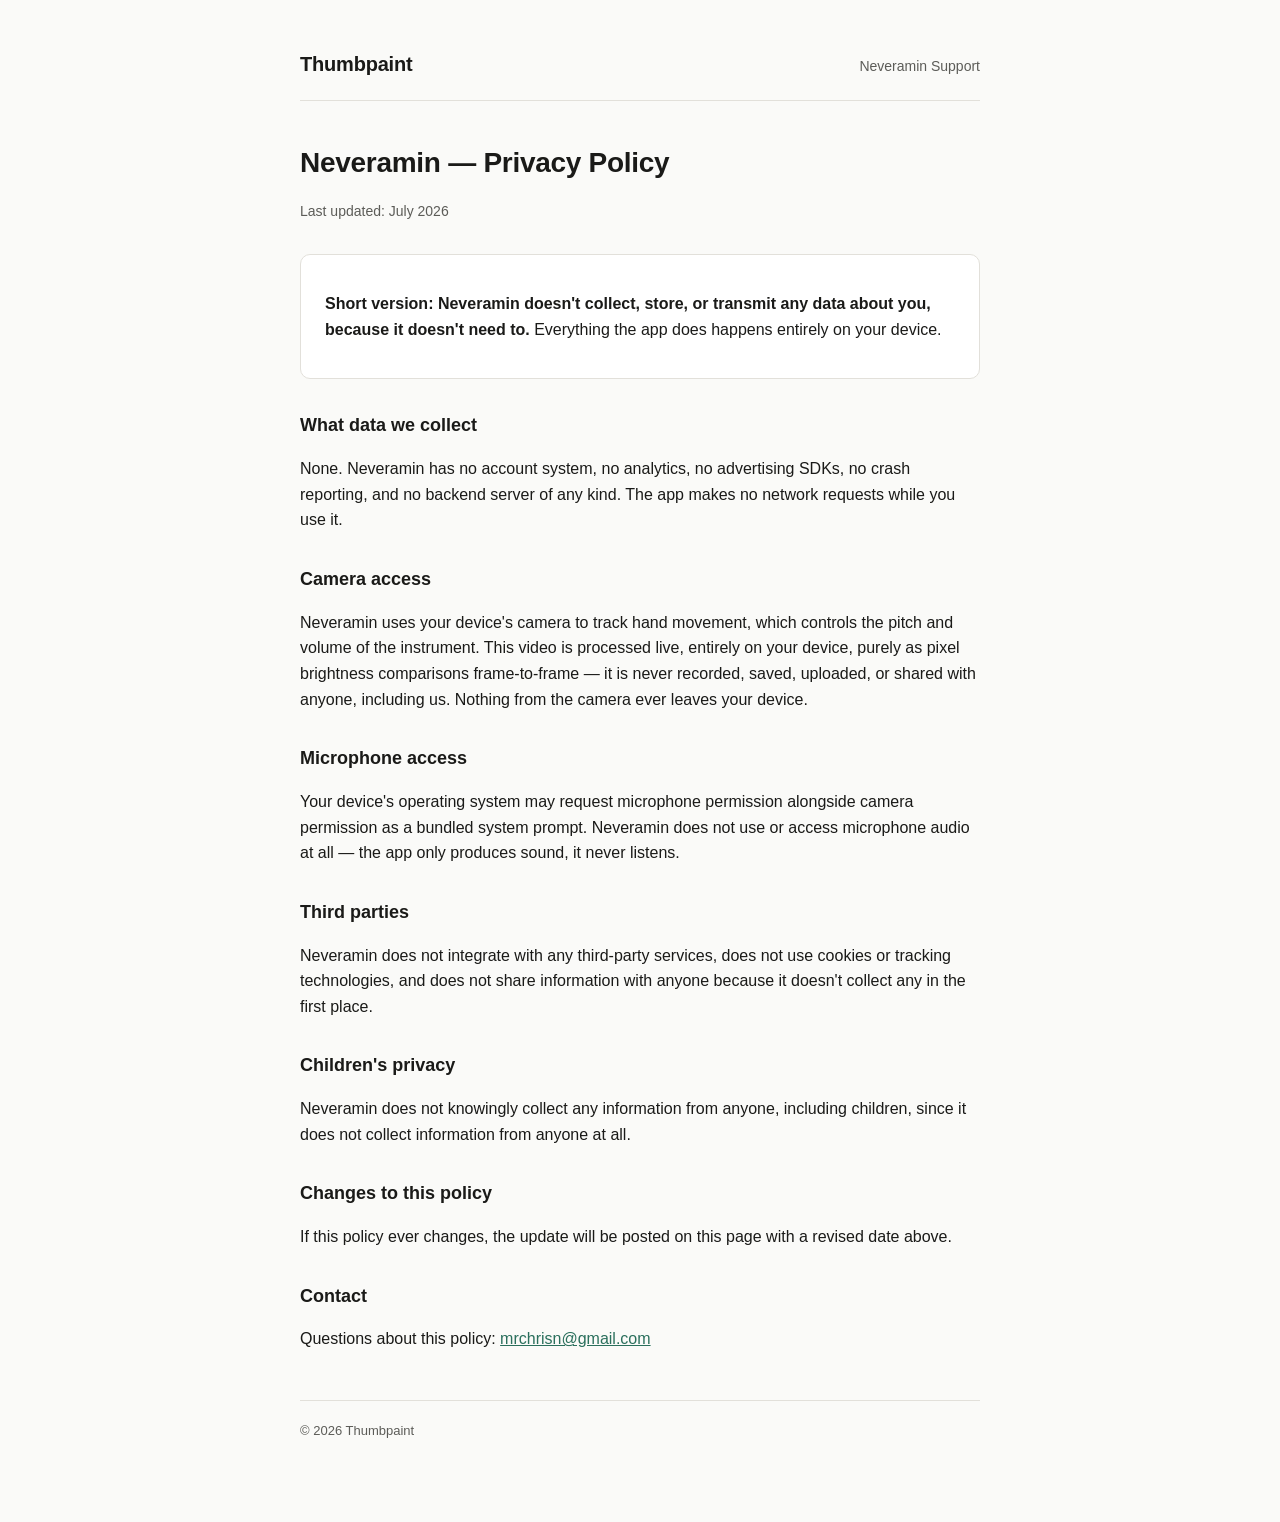
==== neveramin/privacy/index.html @ af8c021c "Initial site: Thumbpaint privacy/support pages for Neveramin Static site for GitHub Pages, structure" ====
<!DOCTYPE html>
<html lang="en">
<head>
<meta charset="UTF-8" />
<meta name="viewport" content="width=device-width, initial-scale=1.0" />
<title>Neveramin — Privacy Policy</title>
<meta name="description" content="Privacy policy for Neveramin, an optical theremin app." />
<link rel="stylesheet" href="/assets/style.css" />
</head>
<body>
<div class="wrap">
  <header class="site">
    <a class="brand" href="/">Thumbpaint</a>
    <nav>
      <a href="/neveramin/support/">Neveramin Support</a>
    </nav>
  </header>

  <main>
    <h1>Neveramin — Privacy Policy</h1>
    <p class="meta">Last updated: July 2026</p>

    <div class="card">
      <p><strong>Short version: Neveramin doesn't collect, store, or transmit any data about you, because it doesn't need to.</strong> Everything the app does happens entirely on your device.</p>
    </div>

    <h2>What data we collect</h2>
    <p>None. Neveramin has no account system, no analytics, no advertising SDKs, no crash reporting, and no backend server of any kind. The app makes no network requests while you use it.</p>

    <h2>Camera access</h2>
    <p>Neveramin uses your device's camera to track hand movement, which controls the pitch and volume of the instrument. This video is processed live, entirely on your device, purely as pixel brightness comparisons frame-to-frame — it is never recorded, saved, uploaded, or shared with anyone, including us. Nothing from the camera ever leaves your device.</p>

    <h2>Microphone access</h2>
    <p>Your device's operating system may request microphone permission alongside camera permission as a bundled system prompt. Neveramin does not use or access microphone audio at all — the app only produces sound, it never listens.</p>

    <h2>Third parties</h2>
    <p>Neveramin does not integrate with any third-party services, does not use cookies or tracking technologies, and does not share information with anyone because it doesn't collect any in the first place.</p>

    <h2>Children's privacy</h2>
    <p>Neveramin does not knowingly collect any information from anyone, including children, since it does not collect information from anyone at all.</p>

    <h2>Changes to this policy</h2>
    <p>If this policy ever changes, the update will be posted on this page with a revised date above.</p>

    <h2>Contact</h2>
    <p>Questions about this policy: <a href="mailto:mrchrisn@gmail.com">mrchrisn@gmail.com</a></p>
  </main>

  <footer class="site">
    &copy; 2026 Thumbpaint
  </footer>
</div>
</body>
</html>
---- assets/style.css ----
:root {
  --bg: #fafaf8;
  --text: #1a1a18;
  --muted: #5c5c58;
  --accent: #2a6f5c;
  --border: #e2e0da;
  --card: #ffffff;
}

@media (prefers-color-scheme: dark) {
  :root {
    --bg: #16161a;
    --text: #f0f0ec;
    --muted: #a3a39c;
    --accent: #5fd8b8;
    --border: #2c2c30;
    --card: #1e1e22;
  }
}

* { box-sizing: border-box; }

html, body {
  margin: 0;
  padding: 0;
  background: var(--bg);
  color: var(--text);
  font-family: -apple-system, BlinkMacSystemFont, "Segoe UI", Roboto, Helvetica, Arial, sans-serif;
  line-height: 1.6;
}

.wrap {
  max-width: 720px;
  margin: 0 auto;
  padding: 48px 20px 80px;
}

header.site {
  display: flex;
  align-items: baseline;
  justify-content: space-between;
  margin-bottom: 40px;
  padding-bottom: 20px;
  border-bottom: 1px solid var(--border);
}

header.site .brand {
  font-weight: 700;
  font-size: 20px;
  color: var(--text);
  text-decoration: none;
  letter-spacing: -0.01em;
}

header.site nav a {
  color: var(--muted);
  text-decoration: none;
  font-size: 14px;
  margin-left: 16px;
}

header.site nav a:hover {
  color: var(--accent);
}

h1 {
  font-size: 28px;
  margin: 0 0 8px;
  letter-spacing: -0.01em;
}

h2 {
  font-size: 18px;
  margin: 32px 0 8px;
}

.meta {
  color: var(--muted);
  font-size: 14px;
  margin-bottom: 32px;
}

p, li {
  color: var(--text);
}

a {
  color: var(--accent);
}

.card {
  background: var(--card);
  border: 1px solid var(--border);
  border-radius: 10px;
  padding: 20px 24px;
  margin: 16px 0;
}

.apps-list {
  list-style: none;
  padding: 0;
  margin: 24px 0;
}

.apps-list li {
  margin-bottom: 12px;
}

.apps-list .app-name {
  font-weight: 600;
}

.apps-list .links a {
  margin-right: 12px;
  font-size: 14px;
}

footer.site {
  margin-top: 48px;
  padding-top: 20px;
  border-top: 1px solid var(--border);
  color: var(--muted);
  font-size: 13px;
}
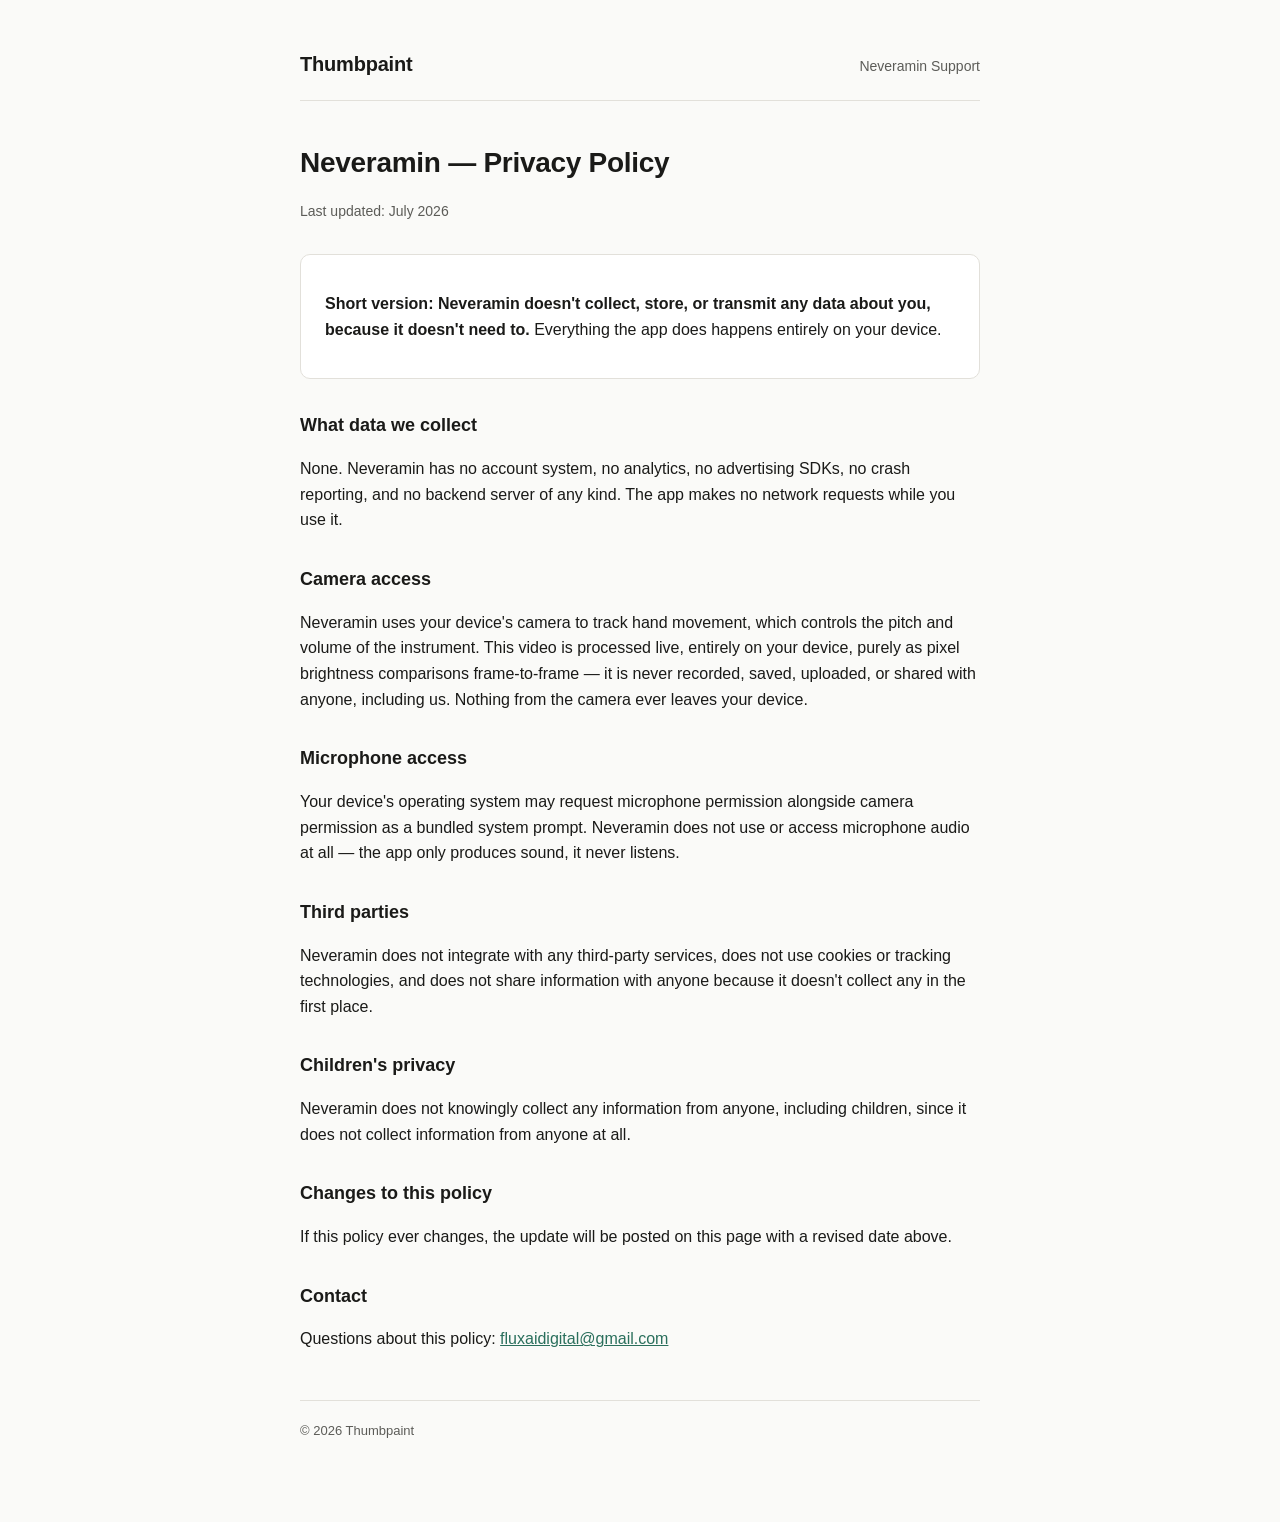
==== commit 5914abbe: "Update contact email on Neveramin privacy/support pages" ====
--- a/neveramin/privacy/index.html
+++ b/neveramin/privacy/index.html
@@ -43,7 +43,7 @@
     <p>If this policy ever changes, the update will be posted on this page with a revised date above.</p>
 
     <h2>Contact</h2>
-    <p>Questions about this policy: <a href="mailto:mrchrisn@gmail.com">mrchrisn@gmail.com</a></p>
+    <p>Questions about this policy: <a href="mailto:fluxaidigital@gmail.com">fluxaidigital@gmail.com</a></p>
   </main>
 
   <footer class="site">
